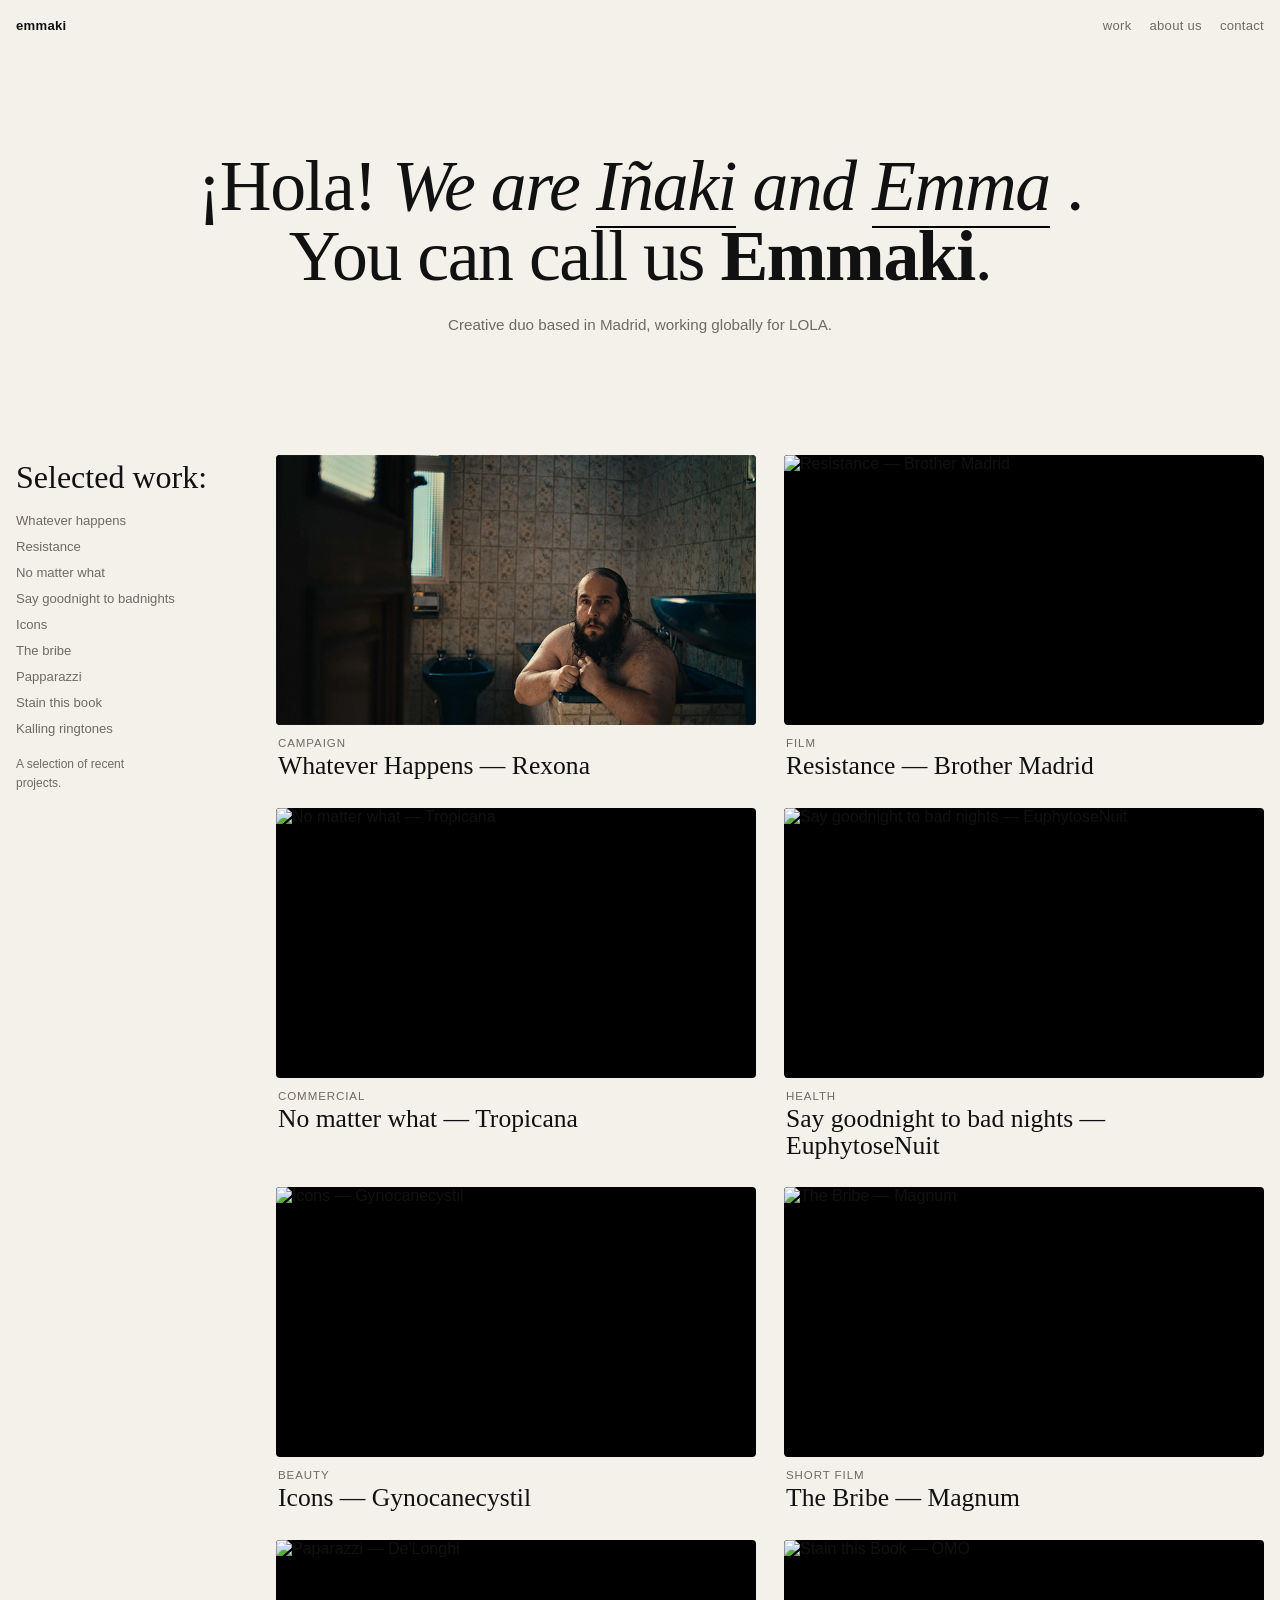
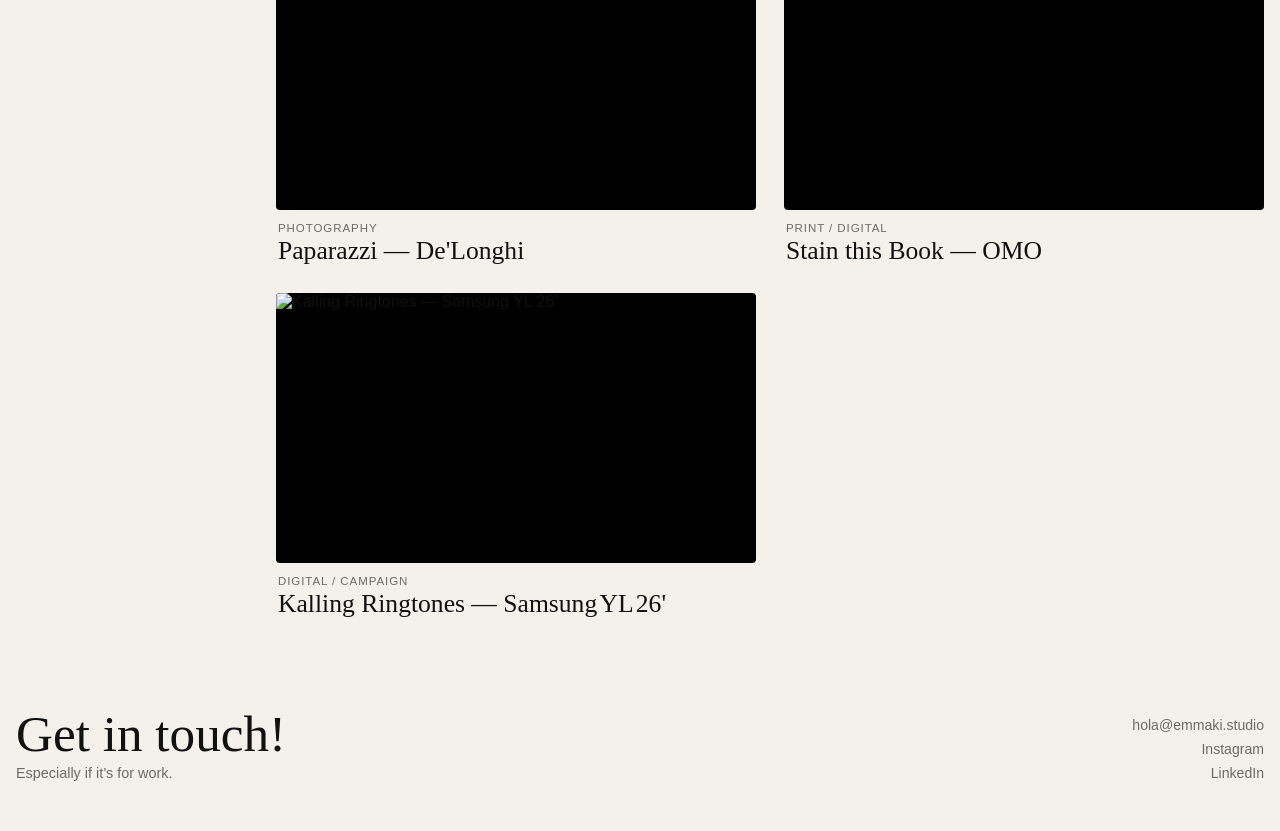
==== index.html @ 0a6152ec "Update index.html" ====
<!DOCTYPE html>
<html lang="es">
<head>
  <meta charset="UTF-8" />
  <meta name="viewport" content="width=device-width, initial-scale=1.0" />
  <title>Emmaki — Creative Studio</title>
  <meta
    name="description"
    content="Creative studio based in Madrid, working globally. Selected work in advertising, design and visual storytelling."
  />
  <link rel="preconnect" href="[fonts.googleapis.com](https://fonts.googleapis.com)" />
  <link rel="preconnect" href="[fonts.gstatic.com](https://fonts.gstatic.com)" crossorigin />
  <link
    href="[fonts.googleapis.com](https://fonts.googleapis.com/css2?family=Cormorant+Garamond:wght@400;500;600&family=Inter:wght@400;500;600&display=swap)"
    rel="stylesheet"
  />
  <link rel="stylesheet" href="style.css" />
</head>
<body>
  <div class="page-shell">
    <header class="site-header">
      <a class="brand" href="#top" aria-label="Ir al inicio">emmaki</a>

      <nav class="site-nav" aria-label="Navegación principal">
        <a href="#work">work</a>
        <a href="about.html">about us</a>
        <a href="#contact">contact</a>
      </nav>
    </header>

    <main id="top">
      <section class="hero" id="about">
        <h1 class="hero-title">
  ¡Hola! <em>We are 
    <a href="https://www.linkedin.com/in/i%C3%B1aki-candel-bermudo/" target="_blank">Iñaki</a> 
    and 
    <a href="https://www.linkedin.com/in/emma-c-b002ba17b/" target="_blank">Emma</a>
  </em>.<br />
  You can call us <span>Emmaki</span>.
</h1>

        <p class="hero-copy">
          Creative duo based in Madrid, working globally for LOLA.
        </p>
      </section>

      <section class="work-layout" id="work">
        <aside class="work-sidebar">
          <h2>Selected work:</h2>

          <ul class="work-index">
            <li><a href="#project-01">Whatever happens</a></li>
            <li><a href="#project-02">Resistance</a></li>
            <li><a href="#project-03">No matter what</a></li>
            <li><a href="#project-04">Say goodnight to badnights</a></li>
            <li><a href="#project-05">Icons</a></li>
            <li><a href="#project-06">The bribe</a></li>
            <li><a href="#project-07">Papparazzi</a></li>
            <li><a href="#project-08">Stain this book</a></li>
            <li><a href="#project-09">Kalling ringtones</a></li>
          </ul>

          <p class="sidebar-note">
            A selection of recent projects.
          </p>
        </aside>

        <div class="projects">
          <article class="project-card" id="project-01">
              <a href="projects/rexona.html" class="project-thumb">
                <img class="thumb-static" src="assets/img/home/project-01.jpg" alt="">
                <video class="thumb-gif" muted loop playsinline preload="auto">
                  <source src="assets/img/home/project-01.mp4" type="video/mp4">
                </video>
              </a>
            <div class="project-meta">
              <p class="project-kicker">Campaign</p>
              <h3><a href="projects/rexona.html">Whatever Happens — Rexona</a></h3>
            </div>
          </article>
        
          <article class="project-card" id="project-02">
            <a href="projects/brother.html" class="project-thumb">
              <img class="thumb-static" src="assets/img/home/project-02.jpg" alt="Resistance — Brother Madrid" />
              <video class="thumb-gif" muted loop playsinline preload="none">
                <source src="assets/img/home/project-02.mp4" type="video/mp4">
              </video>
            </a>
            <div class="project-meta">
              <p class="project-kicker">Film</p>
              <h3><a href="projects/brother.html">Resistance — Brother Madrid</a></h3>
            </div>
          </article>
        
          <article class="project-card" id="project-03">
            <a href="projects/tropicana.html" class="project-thumb">
              <img class="thumb-static" src="assets/img/home/project-03.jpg" alt="No matter what — Tropicana" />
              <video class="thumb-gif" muted loop playsinline preload="none">
                <source src="assets/img/home/project-03.mp4" type="video/mp4">
              </video>
            </a>
            <div class="project-meta">
              <p class="project-kicker">Commercial</p>
              <h3><a href="projects/tropicana.html">No matter what — Tropicana</a></h3>
            </div>
          </article>
        
          <article class="project-card" id="project-04">
            <a href="projects/euphytosenuit.html" class="project-thumb">
              <img class="thumb-static" src="assets/img/home/project-04.jpg" alt="Say goodnight to bad nights — EuphytoseNuit" />
              <video class="thumb-gif" muted loop playsinline preload="none">
                <source src="assets/img/home/project-04.mp4" type="video/mp4">
              </video>
            </a>
            <div class="project-meta">
              <p class="project-kicker">Health</p>
              <h3><a href="projects/euphytosenuit.html">Say goodnight to bad nights — EuphytoseNuit</a></h3>
            </div>
          </article>
        
          <article class="project-card" id="project-05">
            <a href="projects/gynocanecystil.html" class="project-thumb">
              <img class="thumb-static" src="assets/img/home/project-05.jpg" alt="Icons — Gynocanecystil" />
              <video class="thumb-gif" muted loop playsinline preload="none">
                <source src="assets/img/home/project-05.mp4" type="video/mp4">
              </video>
            </a>
            <div class="project-meta">
              <p class="project-kicker">Beauty</p>
              <h3><a href="projects/gynocanecystil.html">Icons — Gynocanecystil</a></h3>
            </div>
          </article>
        
          <article class="project-card" id="project-06">
            <a href="projects/magnum.html" class="project-thumb">
              <img class="thumb-static" src="assets/img/home/project-06.jpg" alt="The Bribe — Magnum" />
              <video class="thumb-gif" muted loop playsinline preload="none">
                <source src="assets/img/home/project-06.mp4" type="video/mp4">
              </video>
            </a>
            <div class="project-meta">
              <p class="project-kicker">Short Film</p>
              <h3><a href="projects/magnum.html">The Bribe — Magnum</a></h3>
            </div>
          </article>
        
          <article class="project-card" id="project-07">
            <a href="projects/delonghi.html" class="project-thumb">
              <img class="thumb-static" src="assets/img/home/project-07.jpg" alt="Paparazzi — De'Longhi" />
              <video class="thumb-gif" muted loop playsinline preload="none">
                <source src="assets/img/home/project-07.mp4" type="video/mp4">
              </video>
            </a>
            <div class="project-meta">
              <p class="project-kicker">Photography</p>
              <h3><a href="projects/delonghi.html">Paparazzi — De'Longhi</a></h3>
            </div>
          </article>
        
          <article class="project-card" id="project-08">
            <a href="projects/omo.html" class="project-thumb">
              <img class="thumb-static" src="assets/img/home/project-08.jpg" alt="Stain this Book — OMO" />
              <video class="thumb-gif" muted loop playsinline preload="none">
                <source src="assets/img/home/project-08.mp4" type="video/mp4">
              </video>
            </a>
            <div class="project-meta">
              <p class="project-kicker">Print / Digital</p>
              <h3><a href="projects/omo.html">Stain this Book — OMO</a></h3>
            </div>
          </article>
        
          <article class="project-card" id="project-09">
            <a href="projects/samsung.html" class="project-thumb">
              <img class="thumb-static" src="assets/img/home/project-09.jpg" alt="Kalling Ringtones — Samsung YL 26'" />
              <video class="thumb-gif" muted loop playsinline preload="none">
                <source src="assets/img/home/project-09.mp4" type="video/mp4">
              </video>
            </a>
            <div class="project-meta">
              <p class="project-kicker">Digital / Campaign</p>
              <h3><a href="projects/samsung.html">Kalling Ringtones — Samsung YL 26'</a></h3>
            </div>
          </article>
        </div>
      </section>
    </main>

    <footer class="site-footer" id="contact">
      <div class="footer-left">
        <h2>Get in touch!</h2>
        <p>Especially if it’s for work.</p>
      </div>

      <div class="footer-right">
        <a href="mailto:hola@emmaki.studio">hola@emmaki.studio</a>
        <a href="[instagram.com](https://www.instagram.com/)" target="_blank" rel="noreferrer">Instagram</a>
        <a href="[linkedin.com](https://www.linkedin.com/)" target="_blank" rel="noreferrer">LinkedIn</a>
      </div>
    </footer>
  </div>
</body>
</html>
---- style.css ----
:root {
  --bg: #f4f1eb;
  --text: #111111;
  --muted: #6f6a63;
  --soft: #8a847c;
  --line: rgba(17, 17, 17, 0.1);
  --max-width: 1400px;
  --radius: 4px;
}

* {
  box-sizing: border-box;
}

html {
  scroll-behavior: smooth;
}

body {
  margin: 0;
  background: var(--bg);
  color: var(--text);
  font-family: "Inter", sans-serif;
  text-rendering: optimizeLegibility;
  -webkit-font-smoothing: antialiased;
}

img,
iframe {
  display: block;
  width: 100%;
}

img {
  height: auto;
}

a {
  color: inherit;
  text-decoration: none;
}

.page-shell {
  width: 100%;
  padding-left: 16px;
  padding-right: 16px;
  margin: 0;
}

.page-shell--project {
  width: min(calc(100% - 24px), 1120px);
}

.site-header {
  display: flex;
  align-items: center;
  justify-content: space-between;
  padding: 18px 0 8px;
  font-size: 0.82rem;
  letter-spacing: 0.02em;
}

.site-header--project {
  padding-top: 22px;
}

.brand {
  font-weight: 600;
  text-transform: lowercase;
}

.site-nav {
  display: flex;
  gap: 18px;
}

.site-nav a {
  position: relative;
  color: var(--muted);
}

.site-nav a::after {
  content: "";
  position: absolute;
  left: 0;
  bottom: -3px;
  width: 100%;
  height: 1px;
  background: currentColor;
  transform: scaleX(0);
  transform-origin: left;
  transition: transform 180ms ease;
}

.site-nav a:hover::after {
  transform: scaleX(1);
}

.hero {
  max-width: 1000px;
  margin: 110px auto 115px;
  text-align: center;
}

.hero-eyebrow {
  margin: 0 0 10px;
  font-size: 1rem;
  color: var(--text);
  font-family: "Cormorant Garamond", serif;
}

.hero-title {
  margin: 0;
  font-family: "Cormorant Garamond", serif;
  font-size: clamp(2.5rem, 5.6vw, 4.8rem);
  line-height: 0.98;
  font-weight: 500;
  letter-spacing: -0.02em;
}

.hero-title a {
  text-decoration: none;
  border-bottom: 2px solid black;
  transition: all 0.3s ease;
}

.hero-title a:hover {
  border-bottom: 4px solid black;
}

.hero-title em {
  font-style: italic;
}

.hero-title span {
  font-weight: 600;
}

.hero-copy {
  max-width: 560px;
  margin: 18px auto 0;
  color: var(--muted);
  font-size: 0.95rem;
  line-height: 2;
}

.work-layout {
  display: grid;
  grid-template-columns: 220px 2fr;
  gap: 40px;
}

.work-sidebar {
  position: sticky;
  top: 20px;
  padding-top: 6px;
}

.work-sidebar h2 {
  margin: 0 0 18px;
  font-family: "Cormorant Garamond", serif;
  font-size: 2rem;
  font-weight: 500;
  line-height: 1;
}

.work-index {
  list-style: none;
  margin: 0 0 18px;
  padding: 0;
}

.work-index li {
  margin-bottom: 8px;
}

.work-index a {
  color: var(--muted);
  font-size: 0.82rem;
  transition: color 180ms ease;
}

.work-index a:hover {
  color: var(--text);
}

.sidebar-note {
  margin: 0;
  max-width: 150px;
  color: var(--muted);
  font-size: 0.75rem;
  line-height: 1.55;
}

.projects {
  display: grid;
  grid-template-columns: 1fr 1fr;
  gap: 28px;
  align-items: start;
}

@media (max-width: 900px) {
  .projects {
    grid-template-columns: 1fr;
  }
}

.project-card {
  display: grid;
  gap: 10px;
}

.project-media {
  display: block;
  overflow: hidden;
  border-radius: 4px;
  background: #ddd;
}

.project-media img {
  aspect-ratio: 16 / 9;
  object-fit: cover;
  transition: transform 500ms ease;
}

.project-media:hover img {
  transform: scale(1.015);
}

.project-meta {
  display: grid;
  gap: 4px;
  padding: 2px 2px 0;
}

.project-kicker {
  margin: 0;
  font-size: 0.72rem;
  color: var(--muted);
  text-transform: uppercase;
  letter-spacing: 0.08em;
}

.project-meta h3 {
  margin: 0;
  font-family: "Cormorant Garamond", serif;
  font-size: 1.6rem;
  font-weight: 500;
  line-height: 1.05;
}

.project-meta h3 a {
  color: inherit;
  transition: opacity 180ms ease;
}

.project-meta h3 a:hover {
  opacity: 0.75;
}

.project-description {
  margin: 0;
  max-width: 680px;
  color: var(--muted);
  font-size: 0.9rem;
  line-height: 1.55;
}

.site-footer {
  display: flex;
  justify-content: space-between;
  gap: 24px;
  padding: 90px 0 50px;
  align-items: flex-end;
}

.site-footer--editorial {
  padding-top: 82px;
}

.footer-left h2 {
  margin: 0 0 6px;
  font-family: "Cormorant Garamond", serif;
  font-size: clamp(2rem, 4vw, 3.2rem);
  font-weight: 500;
  line-height: 1;
}

.footer-left p {
  margin: 0;
  color: var(--muted);
  font-size: 0.9rem;
}

.footer-right {
  display: flex;
  flex-direction: column;
  align-items: flex-end;
  gap: 8px;
}

.footer-right a {
  color: var(--muted);
  font-size: 0.88rem;
}

.footer-right a:hover {
  color: var(--text);
}

/* PROJECT PAGE — EDITORIAL */

.project-editorial {
  padding-top: 8px;
}

.project-editorial-hero {
  margin-top: 12px;
  margin-bottom: 18px;
}

.editorial-hero-media {
  margin: 0;
  overflow: hidden;
  border-radius: 3px;
}

.editorial-hero-media img {
  aspect-ratio: 16 / 9;
  object-fit: cover;
}

.project-editorial-intro {
  display: grid;
  grid-template-columns: minmax(220px, 320px) minmax(0, 2fr);
  gap: 34px;
  align-items: start;
  margin-bottom: 42px;
}

.editorial-kicker {
  margin: 0 0 8px;
  color: var(--soft);
  font-size: 0.68rem;
  text-transform: uppercase;
  letter-spacing: 0.12em;
}

.editorial-intro-title h1 {
  margin: 0 0 14px;
  font-family: "Cormorant Garamond", serif;
  font-size: clamp(2.2rem, 4vw, 3.3rem);
  line-height: 0.92;
  font-weight: 500;
  letter-spacing: -0.02em;
}

.editorial-meta-list {
  list-style: none;
  margin: 0;
  padding: 0;
}

.editorial-meta-list li {
  margin-bottom: 4px;
  color: var(--muted);
  font-size: 0.78rem;
  line-height: 1.45;
}

.editorial-intro-copy {
  max-width: 680px;
}

.editorial-intro-copy p {
  margin: 0;
  color: var(--muted);
  font-size: 0.88rem;
  line-height: 1.72;
}

.editorial-intro-copy p + p {
  margin-top: 14px;
}

.editorial-video {
  margin-bottom: 28px;
}

.editorial-video-frame {
  position: relative;
  width: 100%;
  padding-top: 56.25%;
  overflow: hidden;
  border-radius: 3px;
  background: #000;
}

.editorial-video-frame iframe {
  position: absolute;
  inset: 0;
  width: 100%;
  height: 100%;
}

.editorial-stills {
  display: grid;
  gap: 10px;
  margin-bottom: 34px;
}

.editorial-still {
  margin: 0;
  overflow: hidden;
  border-radius: 3px;
}

.editorial-still img {
  aspect-ratio: 16 / 9;
  object-fit: cover;
}

.editorial-text-break {
  max-width: 760px;
  margin: 0 auto 38px;
  text-align: left;
}

.editorial-text-break p {
  margin: 0;
  font-family: "Cormorant Garamond", serif;
  font-size: clamp(1.5rem, 2.5vw, 2.25rem);
  line-height: 1.08;
  letter-spacing: -0.015em;
}

.editorial-posters {
  display: grid;
  grid-template-columns: 1fr 1fr;
  gap: 10px;
  margin-bottom: 48px;
}

.editorial-poster {
  margin: 0;
  overflow: hidden;
  border-radius: 3px;
}

.editorial-poster img {
  aspect-ratio: 4 / 5;
  object-fit: cover;
}

.editorial-related {
  display: grid;
  grid-template-columns: 185px minmax(0, 1fr);
  gap: 26px;
  align-items: start;
}

.editorial-related-sidebar h2 {
  margin: 0 0 18px;
  font-family: "Cormorant Garamond", serif;
  font-size: 1.7rem;
  line-height: 1;
  font-weight: 500;
}

.editorial-related-grid {
  display: grid;
  grid-template-columns: repeat(3, 1fr);
  gap: 10px;
}

.editorial-related-card {
  display: block;
  overflow: hidden;
  border-radius: 3px;
  background: #ddd;
}

.editorial-related-card img {
  aspect-ratio: 16 / 10;
  object-fit: cover;
  transition: transform 300ms ease, opacity 200ms ease;
}

.editorial-related-card:hover img {
  transform: scale(1.02);
}

.editorial-related-card.is-current img {
  opacity: 0.96;
}

@media (max-width: 980px) {
  .hero {
    margin: 88px auto 90px;
  }

  .work-layout {
    grid-template-columns: 1fr;
  }

  .work-sidebar {
    position: static;
    padding-top: 0;
  }

  .sidebar-note {
    max-width: 100%;
  }

  .site-footer,
  .site-footer--editorial {
    flex-direction: column;
    align-items: flex-start;
    padding-top: 70px;
  }

  .footer-right {
    align-items: flex-start;
  }

  .project-editorial-intro {
    grid-template-columns: 1fr;
    gap: 18px;
  }

  .editorial-related {
    grid-template-columns: 1fr;
    gap: 18px;
  }

  .editorial-related-grid {
    grid-template-columns: repeat(2, 1fr);
  }
}

@media (max-width: 640px) {
  .page-shell {
    width: min(calc(100% - 48px), var(--max-width));
  }

  .page-shell--project {
    width: min(calc(100% - 48px), 1120px);
  }

  .site-header {
    padding-top: 14px;
  }

  .site-nav {
    gap: 12px;
    font-size: 0.78rem;
  }

  .hero {
    margin: 72px auto 74px;
  }

  .hero-copy {
    font-size: 0.92rem;
  }

  .work-sidebar h2 {
    font-size: 1.8rem;
  }

  .project-meta h3 {
    font-size: 1.35rem;
  }

  .project-description {
    font-size: 0.88rem;
  }

  .editorial-intro-title h1 {
    font-size: 2rem;
  }

  .editorial-intro-copy p {
    font-size: 0.9rem;
  }

  .editorial-posters {
    grid-template-columns: 1fr;
  }

  .editorial-related-grid {
    grid-template-columns: 1fr;
  }

  .site-footer {
    padding: 70px 0 36px;
  }
}

/* ABOUT PAGE — editorial layout */

.page-about {
  width: min(calc(100% - 12px), 1100px);
}

.about-editorial {
  padding-top: 40px;
  padding-bottom: 80px;
}

.about-intro {
  display: grid;
  grid-template-columns: 360px 1fr;
  gap: 60px;
  align-items: start;
  margin-bottom: 80px;
}

.about-photo {
  margin: 0;
}

.about-photo img {
  width: 100%;
  border-radius: 4px;
  object-fit: cover;
  aspect-ratio: 4 / 5;
}

.about-photo figcaption {
  margin-top: 6px;
  font-size: 0.75rem;
  color: var(--muted);
  line-height: 1.4;
}

.about-text h1 {
  margin-top: 0;
  margin-bottom: 20px;
  font-family: "Cormorant Garamond", serif;
  font-weight: 500;
  line-height: 1;
  font-size: clamp(2rem, 4vw, 3rem);
}

.about-text .lede {
  font-size: 1rem;
  line-height: 1.6;
  color: var(--text);
  margin-bottom: 14px;
}

.about-text p {
  color: var(--muted);
  font-size: 0.92rem;
  line-height: 1.68;
  margin-bottom: 12px;
}

.about-text strong {
  font-weight: 600;
  color: var(--text);
}

.about-grid {
  display: grid;
  grid-template-columns: 1fr 1fr;
  gap: 70px;
  border-top: 1px solid var(--line);
  border-bottom: 1px solid var(--line);
  padding: 40px 0;
}


.about-grid h2 {
  font-family: "Cormorant Garamond", serif;
  font-size: 1.8rem;
  font-weight: 500;
  margin-bottom: 10px;
}

.about-grid ul {
  list-style: none;
  margin: 0;
  padding: 0;
}

.about-grid li {
  font-size: 0.9rem;
  color: var(--muted);
  line-height: 1.5;
  margin-bottom: 8px;
}

.about-contact h2 {
  margin-bottom: 4px;
  font-family: "Cormorant Garamond", serif;
  font-size: 2.2rem;
  font-weight: 500;
}

.about-contact .lede {
  margin-bottom: 18px;
  color: var(--muted);
  font-size: 0.95rem;
}

.about-links {
  display: flex;
  flex-direction: column;
  gap: 4px;
}

.about-email {
  font-size: 1.1rem;
  font-weight: 500;
  letter-spacing: -0.01em;
}

.about-social {
  display: flex;
  flex-direction: column;
  font-size: 0.9rem;
  gap: 2px;
}

.about-social a {
  color: var(--muted);
}

.about-social a:hover {
  color: var(--text);
}

@media (max-width: 900px) {
  .about-intro {
    grid-template-columns: 1fr;
    gap: 36px;
  }

  .about-grid {
    grid-template-columns: 1fr;
    gap: 24px;
  }

  .page-about {
    width: min(calc(100% - 28px), 1100px);
  }
}

/* --- PORTADAS HOVER: IMG + VIDEO --- */

.project-thumb {
  position: relative;
  display: block;
  width: 100%;
  aspect-ratio: 16 / 9;
  overflow: hidden;
  border-radius: 4px;
  background: #000;
}

/* capas */
.project-thumb img,
.project-thumb video {
  position: absolute;
  inset: 0;
  width: 100%;
  height: 100%;
  object-fit: cover;
  display: block;
  z-index: 1;
}

/* imagen debajo */
.thumb-static {
  z-index: 1;
}

/* video encima */
.thumb-gif {
  z-index: 2;
  opacity: 0;
  transition: opacity 0.25s ease;
  pointer-events: none;
}

/* hover: mostrar video */
.project-thumb:hover .thumb-gif {
  opacity: 1;
}
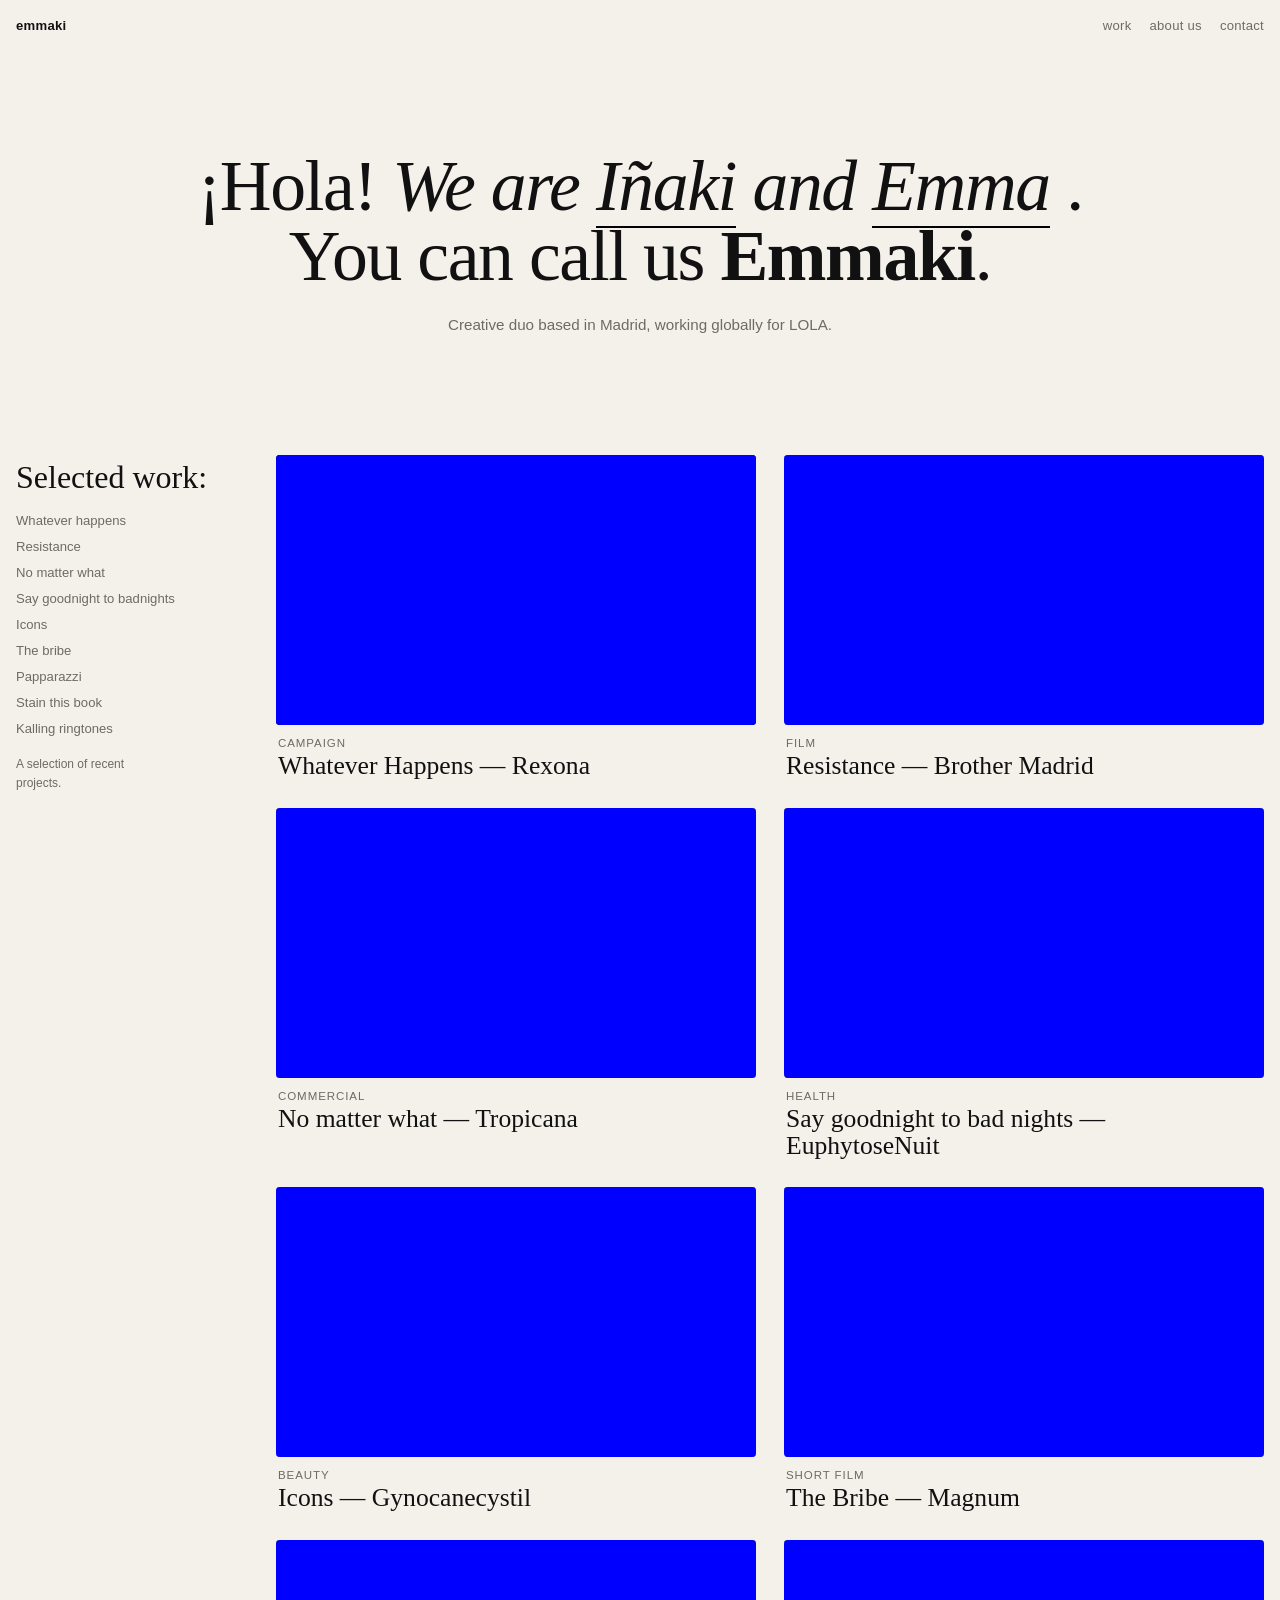
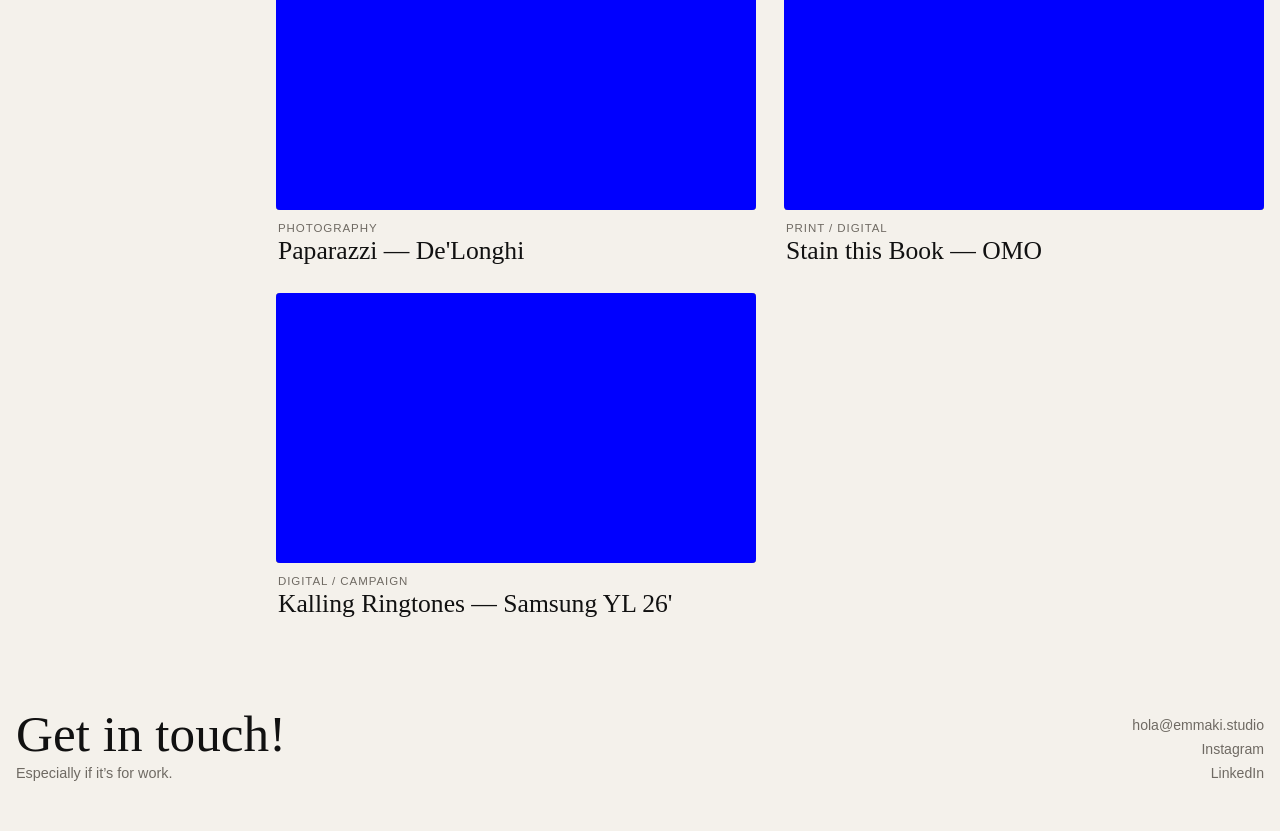
==== commit e0f31fb8: "Update index.html" ====
--- a/index.html
+++ b/index.html
@@ -65,24 +65,23 @@
           </p>
         </aside>
 
-        <div class="projects">
+         <div class="projects">
           <article class="project-card" id="project-01">
-              <a href="projects/rexona.html" class="project-thumb">
-                <img class="thumb-static" src="assets/img/home/project-01.jpg" alt="">
-                <video class="thumb-gif" muted loop playsinline preload="auto">
-                  <source src="assets/img/home/project-01.mp4" type="video/mp4">
-                </video>
-              </a>
+            <a href="projects/rexona.html" class="project-thumb">
+              <img class="thumb-static" src="assets/img/home/project-01.jpg" alt="">
+              <video class="thumb-gif" muted loop playsinline preload="auto">
+                <source src="assets/img/home/project-01.mp4" type="video/mp4">
+              </video>
+            </a>
             <div class="project-meta">
               <p class="project-kicker">Campaign</p>
               <h3><a href="projects/rexona.html">Whatever Happens — Rexona</a></h3>
             </div>
           </article>
-        
           <article class="project-card" id="project-02">
             <a href="projects/brother.html" class="project-thumb">
-              <img class="thumb-static" src="assets/img/home/project-02.jpg" alt="Resistance — Brother Madrid" />
-              <video class="thumb-gif" muted loop playsinline preload="none">
+              <img class="thumb-static" src="assets/img/home/project-02.jpg" alt="">
+              <video class="thumb-gif" muted loop playsinline preload="auto">
                 <source src="assets/img/home/project-02.mp4" type="video/mp4">
               </video>
             </a>
@@ -91,11 +90,10 @@
               <h3><a href="projects/brother.html">Resistance — Brother Madrid</a></h3>
             </div>
           </article>
-        
           <article class="project-card" id="project-03">
             <a href="projects/tropicana.html" class="project-thumb">
-              <img class="thumb-static" src="assets/img/home/project-03.jpg" alt="No matter what — Tropicana" />
-              <video class="thumb-gif" muted loop playsinline preload="none">
+              <img class="thumb-static" src="assets/img/home/project-03.jpg" alt="">
+              <video class="thumb-gif" muted loop playsinline preload="auto">
                 <source src="assets/img/home/project-03.mp4" type="video/mp4">
               </video>
             </a>
@@ -104,11 +102,10 @@
               <h3><a href="projects/tropicana.html">No matter what — Tropicana</a></h3>
             </div>
           </article>
-        
           <article class="project-card" id="project-04">
             <a href="projects/euphytosenuit.html" class="project-thumb">
-              <img class="thumb-static" src="assets/img/home/project-04.jpg" alt="Say goodnight to bad nights — EuphytoseNuit" />
-              <video class="thumb-gif" muted loop playsinline preload="none">
+              <img class="thumb-static" src="assets/img/home/project-04.jpg" alt="">
+              <video class="thumb-gif" muted loop playsinline preload="auto">
                 <source src="assets/img/home/project-04.mp4" type="video/mp4">
               </video>
             </a>
@@ -117,11 +114,10 @@
               <h3><a href="projects/euphytosenuit.html">Say goodnight to bad nights — EuphytoseNuit</a></h3>
             </div>
           </article>
-        
           <article class="project-card" id="project-05">
             <a href="projects/gynocanecystil.html" class="project-thumb">
-              <img class="thumb-static" src="assets/img/home/project-05.jpg" alt="Icons — Gynocanecystil" />
-              <video class="thumb-gif" muted loop playsinline preload="none">
+              <img class="thumb-static" src="assets/img/home/project-05.jpg" alt="">
+              <video class="thumb-gif" muted loop playsinline preload="auto">
                 <source src="assets/img/home/project-05.mp4" type="video/mp4">
               </video>
             </a>
@@ -130,11 +126,10 @@
               <h3><a href="projects/gynocanecystil.html">Icons — Gynocanecystil</a></h3>
             </div>
           </article>
-        
           <article class="project-card" id="project-06">
             <a href="projects/magnum.html" class="project-thumb">
-              <img class="thumb-static" src="assets/img/home/project-06.jpg" alt="The Bribe — Magnum" />
-              <video class="thumb-gif" muted loop playsinline preload="none">
+              <img class="thumb-static" src="assets/img/home/project-06.jpg" alt="">
+              <video class="thumb-gif" muted loop playsinline preload="auto">
                 <source src="assets/img/home/project-06.mp4" type="video/mp4">
               </video>
             </a>
@@ -143,11 +138,10 @@
               <h3><a href="projects/magnum.html">The Bribe — Magnum</a></h3>
             </div>
           </article>
-        
           <article class="project-card" id="project-07">
             <a href="projects/delonghi.html" class="project-thumb">
-              <img class="thumb-static" src="assets/img/home/project-07.jpg" alt="Paparazzi — De'Longhi" />
-              <video class="thumb-gif" muted loop playsinline preload="none">
+              <img class="thumb-static" src="assets/img/home/project-07.jpg" alt="">
+              <video class="thumb-gif" muted loop playsinline preload="auto">
                 <source src="assets/img/home/project-07.mp4" type="video/mp4">
               </video>
             </a>
@@ -156,11 +150,10 @@
               <h3><a href="projects/delonghi.html">Paparazzi — De'Longhi</a></h3>
             </div>
           </article>
-        
           <article class="project-card" id="project-08">
             <a href="projects/omo.html" class="project-thumb">
-              <img class="thumb-static" src="assets/img/home/project-08.jpg" alt="Stain this Book — OMO" />
-              <video class="thumb-gif" muted loop playsinline preload="none">
+              <img class="thumb-static" src="assets/img/home/project-08.jpg" alt="">
+              <video class="thumb-gif" muted loop playsinline preload="auto">
                 <source src="assets/img/home/project-08.mp4" type="video/mp4">
               </video>
             </a>
@@ -169,17 +162,16 @@
               <h3><a href="projects/omo.html">Stain this Book — OMO</a></h3>
             </div>
           </article>
-        
           <article class="project-card" id="project-09">
             <a href="projects/samsung.html" class="project-thumb">
-              <img class="thumb-static" src="assets/img/home/project-09.jpg" alt="Kalling Ringtones — Samsung YL 26'" />
-              <video class="thumb-gif" muted loop playsinline preload="none">
+              <img class="thumb-static" src="assets/img/home/project-09.jpg" alt="">
+              <video class="thumb-gif" muted loop playsinline preload="auto">
                 <source src="assets/img/home/project-09.mp4" type="video/mp4">
               </video>
             </a>
             <div class="project-meta">
               <p class="project-kicker">Digital / Campaign</p>
-              <h3><a href="projects/samsung.html">Kalling Ringtones — Samsung YL 26'</a></h3>
+              <h3><a href="projects/samsung.html">Kalling Ringtones — Samsung YL 26'</a></h3>
             </div>
           </article>
         </div>
--- a/style.css
+++ b/style.css
@@ -790,3 +790,9 @@
   opacity: 1;
 }
 
+.thumb-gif {
+  background: blue !important;
+  opacity: 1 !important;
+}
+
+
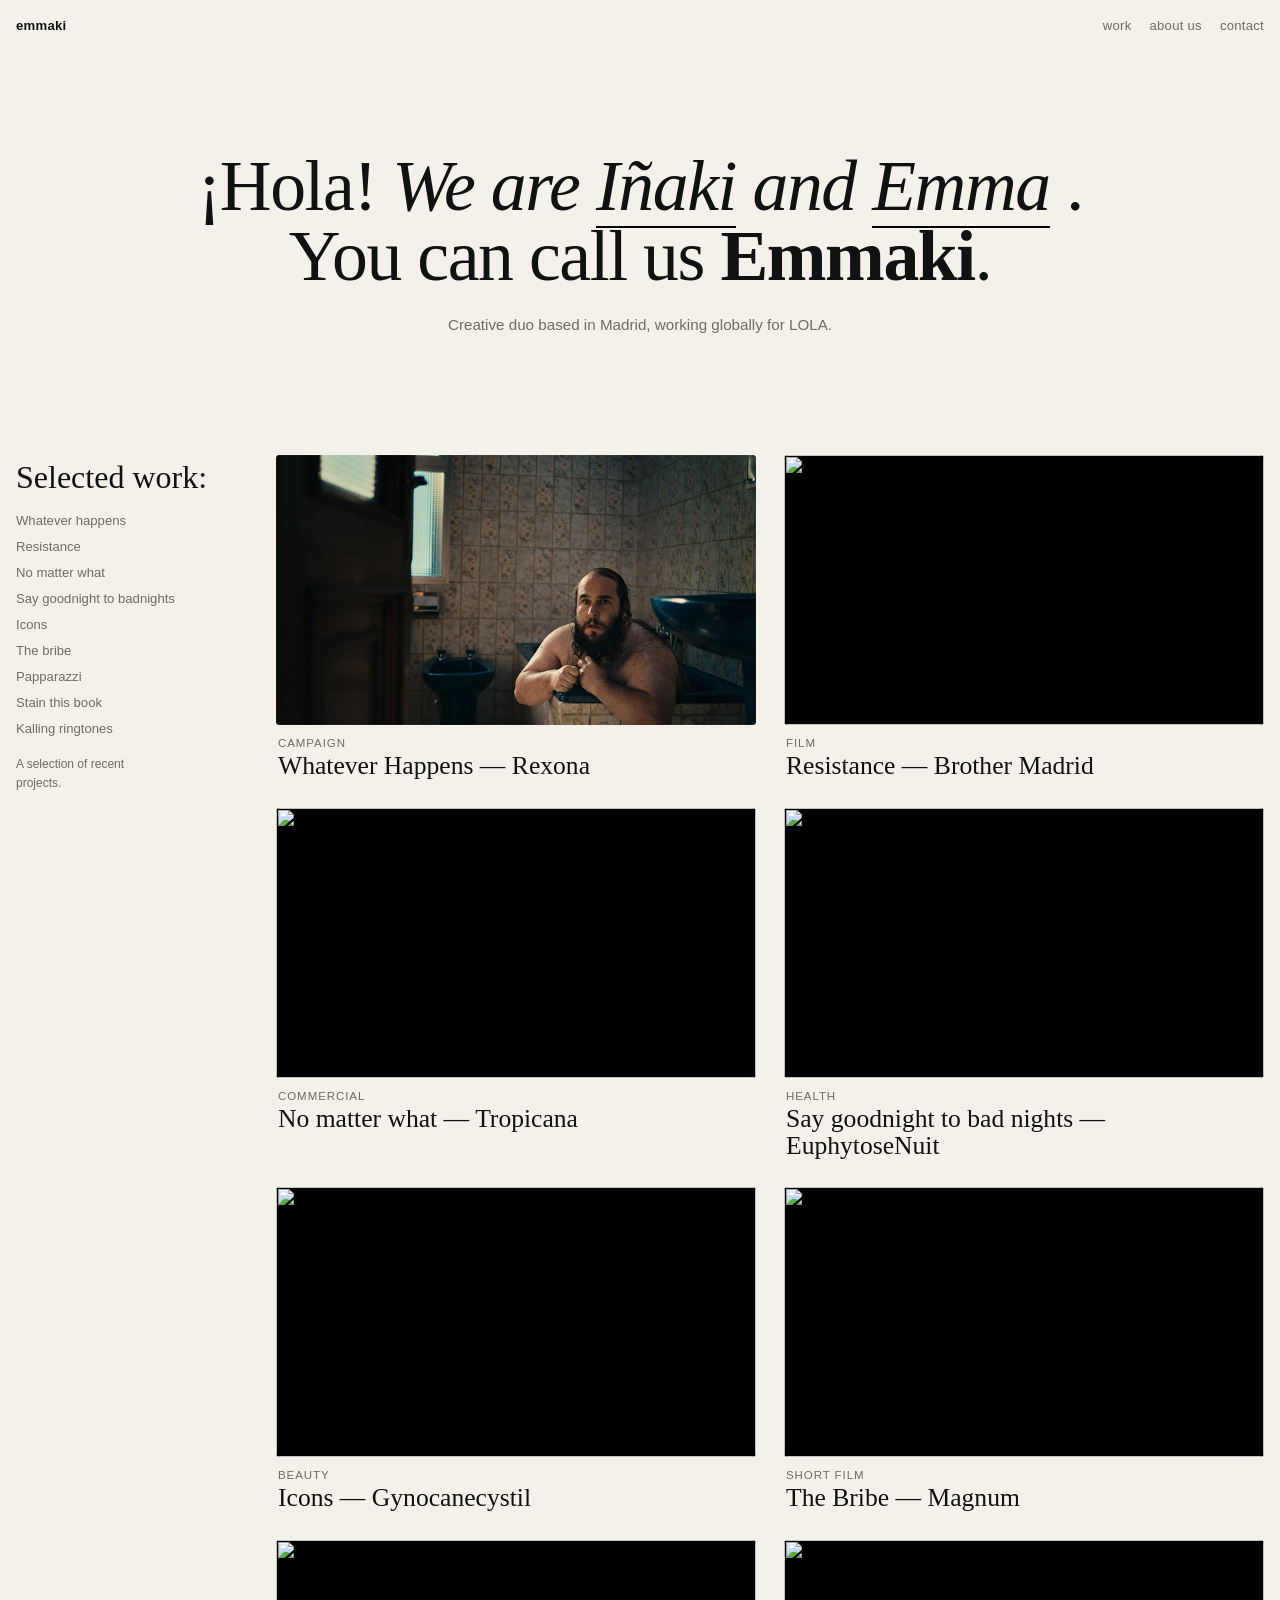
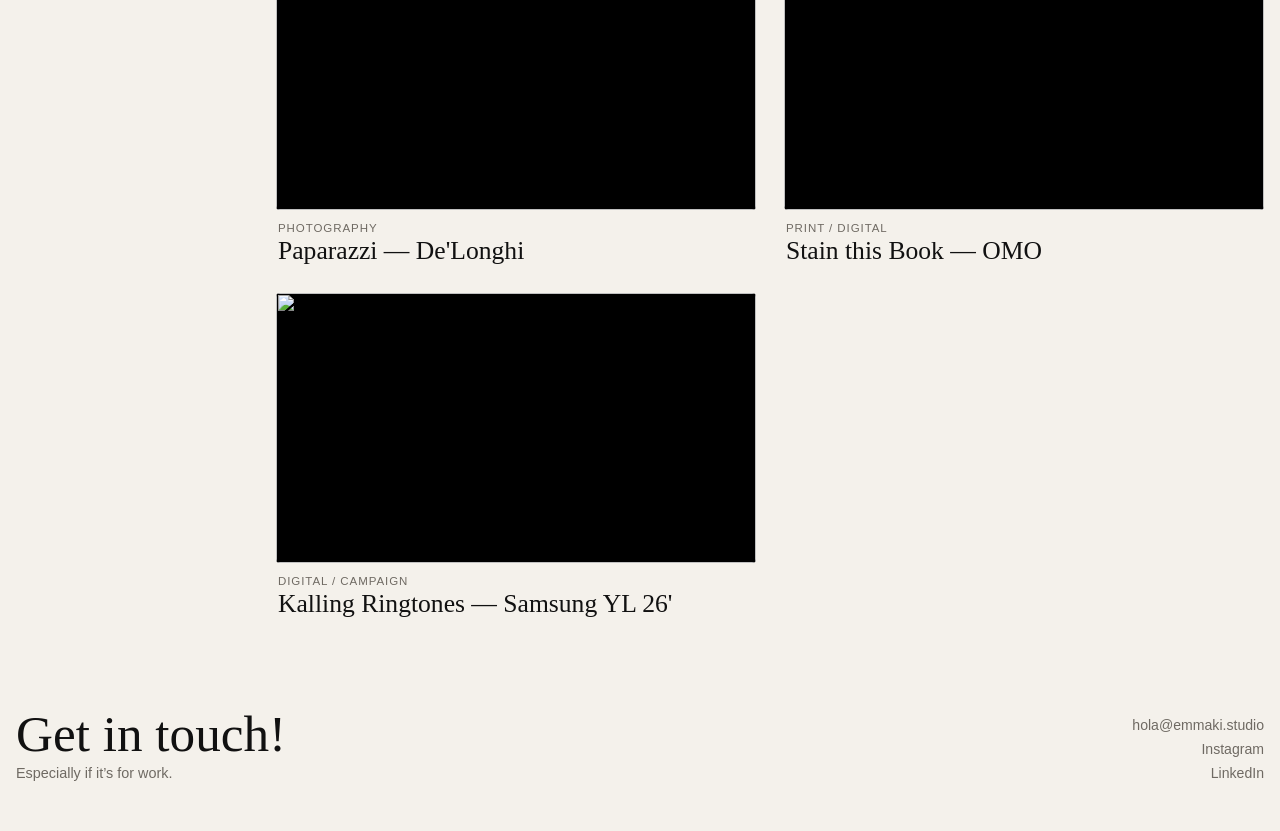
==== commit c65fd1f7: "Update index.html" ====
--- a/index.html
+++ b/index.html
@@ -67,12 +67,12 @@
 
          <div class="projects">
           <article class="project-card" id="project-01">
-            <a href="projects/rexona.html" class="project-thumb">
+           <a href="projects/rexona.html" class="project-thumb">
               <img class="thumb-static" src="assets/img/home/project-01.jpg" alt="">
-              <video class="thumb-gif" muted loop playsinline preload="auto">
-                <source src="assets/img/home/project-01.mp4" type="video/mp4">
-              </video>
-            </a>
+                  <video class="thumb-gif" muted playsinline loop preload="auto" autoplay>
+                  <source src="assets/img/home/project-01.mp4" type="video/mp4">
+                  </video>
+              </a>   
             <div class="project-meta">
               <p class="project-kicker">Campaign</p>
               <h3><a href="projects/rexona.html">Whatever Happens — Rexona</a></h3>
@@ -191,5 +191,6 @@
       </div>
     </footer>
   </div>
+  <script src="script.js"></script>
 </body>
 </html>
--- a/style.css
+++ b/style.css
@@ -748,8 +748,7 @@
   }
 }
 
-/* --- PORTADAS HOVER: IMG + VIDEO --- */
-
+/* --- HOVER COVERS (IMAGE → VIDEO) --- */
 .project-thumb {
   position: relative;
   display: block;
@@ -759,8 +758,6 @@
   border-radius: 4px;
   background: #000;
 }
-
-/* capas */
 .project-thumb img,
 .project-thumb video {
   position: absolute;
@@ -769,30 +766,20 @@
   height: 100%;
   object-fit: cover;
   display: block;
-  z-index: 1;
-}
-
-/* imagen debajo */
+}
+/* Imagen base */
 .thumb-static {
   z-index: 1;
 }
-
-/* video encima */
+/* Vídeo en la capa superior */
 .thumb-gif {
   z-index: 2;
   opacity: 0;
   transition: opacity 0.25s ease;
   pointer-events: none;
 }
-
-/* hover: mostrar video */
+/* Hover: activar */
 .project-thumb:hover .thumb-gif {
   opacity: 1;
 }
 
-.thumb-gif {
-  background: blue !important;
-  opacity: 1 !important;
-}
-
-
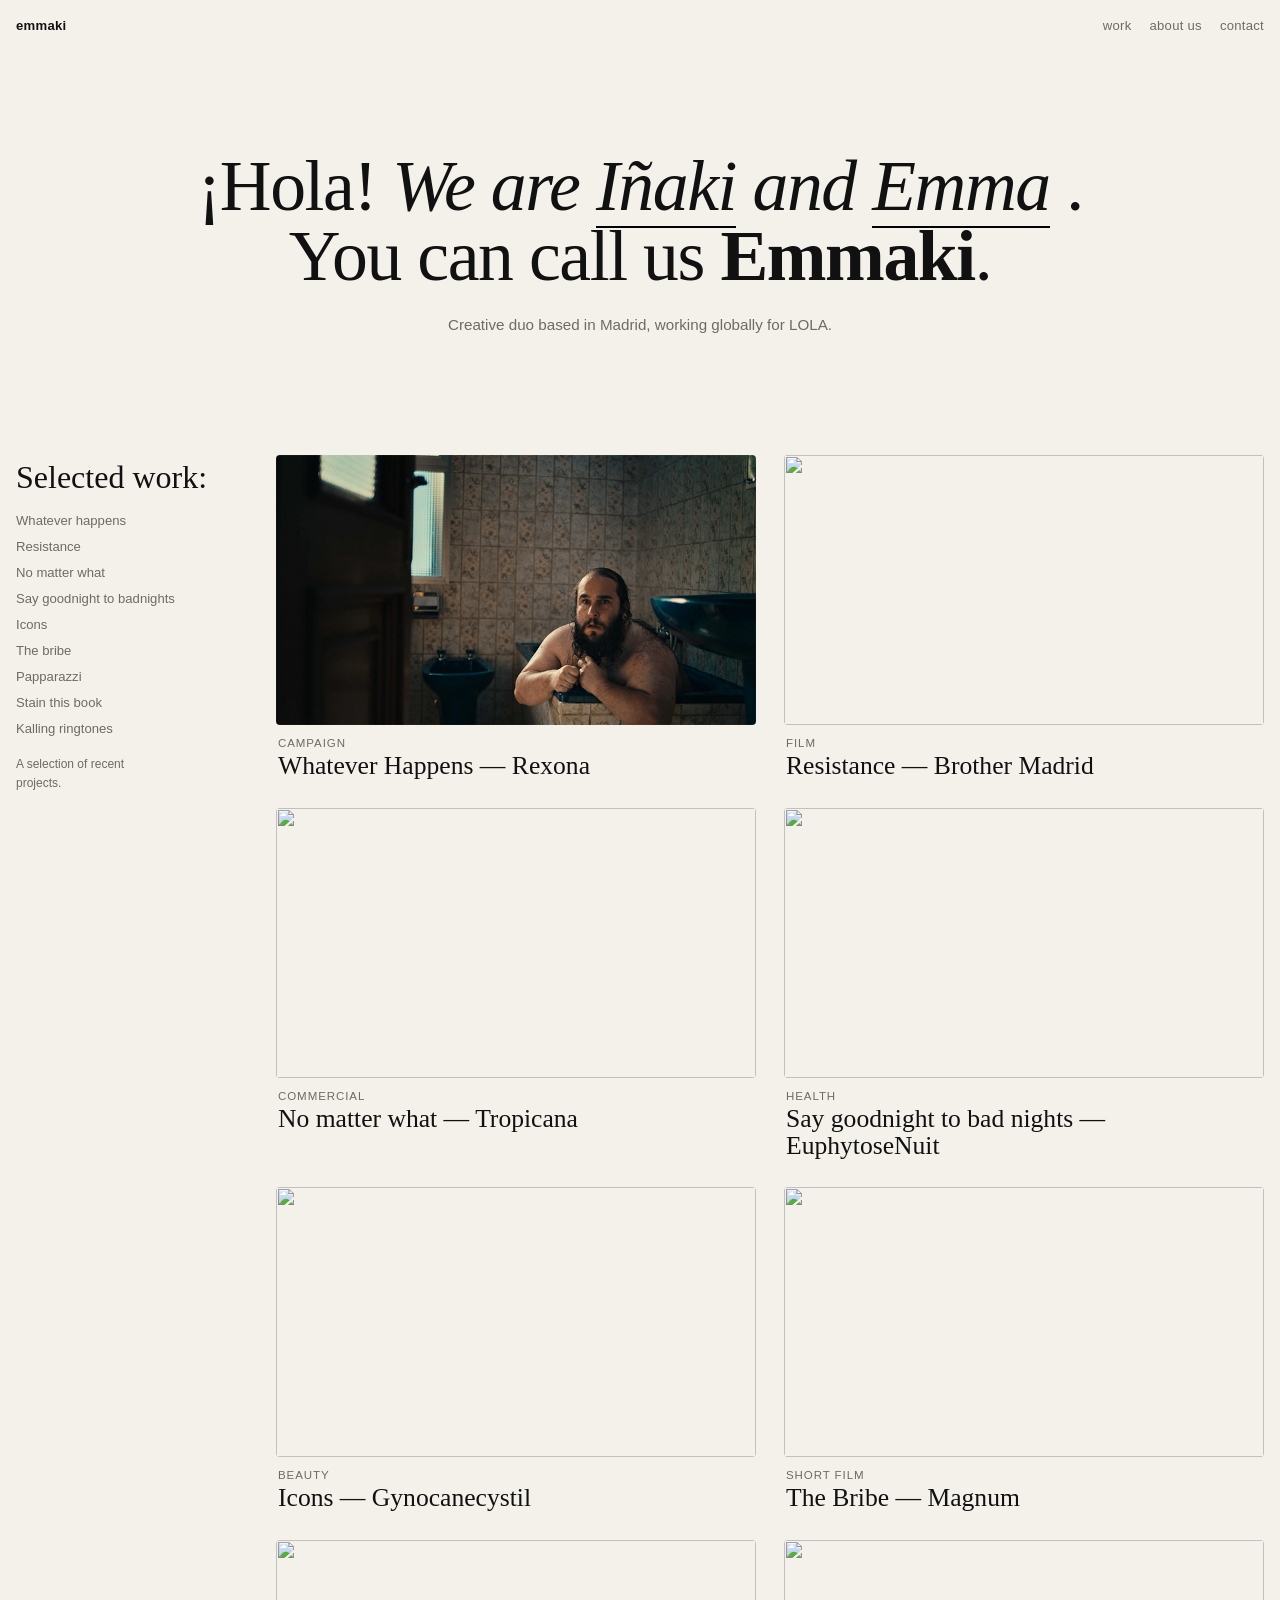
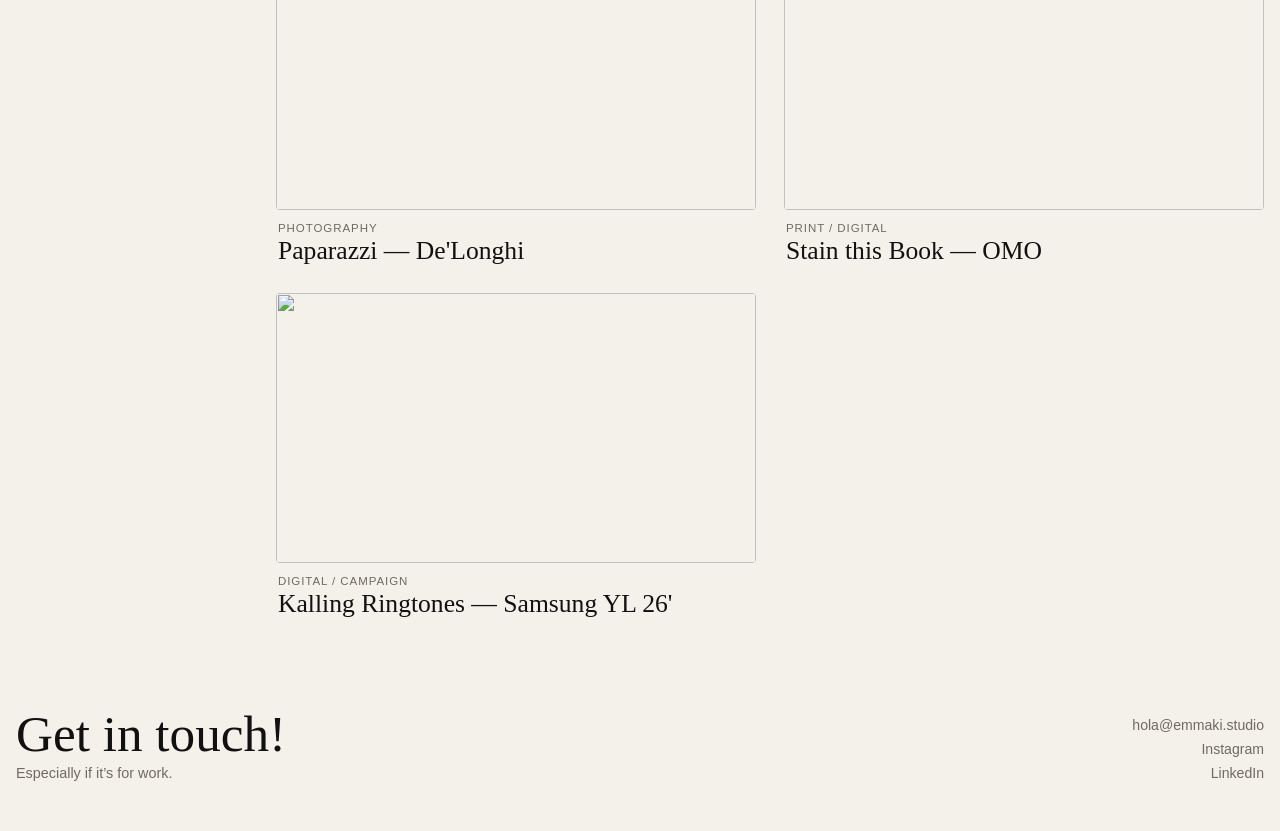
==== commit 7004da2a: "Update index.html" ====
--- a/index.html
+++ b/index.html
@@ -80,10 +80,10 @@
           </article>
           <article class="project-card" id="project-02">
             <a href="projects/brother.html" class="project-thumb">
-              <img class="thumb-static" src="assets/img/home/project-02.jpg" alt="">
-              <video class="thumb-gif" muted loop playsinline preload="auto">
-                <source src="assets/img/home/project-02.mp4" type="video/mp4">
-              </video>
+              <img class="thumb-static" src="assets/img/home/resistencia-02.jpg" alt="">
+                  <video class="thumb-gif" muted playsinline loop preload="auto" autoplay>
+                  <source src="assets/img/home/resistencia-02.mp4" type="video/mp4">
+                  </video>
             </a>
             <div class="project-meta">
               <p class="project-kicker">Film</p>
@@ -191,6 +191,21 @@
       </div>
     </footer>
   </div>
-  <script src="script.js"></script>
+  <script>
+document.querySelectorAll('.project-thumb').forEach(thumb => {
+  const video = thumb.querySelector('video.thumb-gif');
+  if (!video) return;
+
+  thumb.addEventListener('mouseenter', () => {
+    video.currentTime = 0;
+    video.play().catch(() => {});
+  });
+
+  thumb.addEventListener('mouseleave', () => {
+    video.pause();
+  });
+});
+</script>
+
 </body>
 </html>
--- a/style.css
+++ b/style.css
@@ -213,7 +213,7 @@
 .project-media {
   display: block;
   overflow: hidden;
-  border-radius: 4px;
+  border-radius: 10px;
   background: #ddd;
 }
 
@@ -756,7 +756,6 @@
   aspect-ratio: 16 / 9;
   overflow: hidden;
   border-radius: 4px;
-  background: #000;
 }
 .project-thumb img,
 .project-thumb video {
@@ -767,19 +766,15 @@
   object-fit: cover;
   display: block;
 }
-/* Imagen base */
 .thumb-static {
   z-index: 1;
 }
-/* Vídeo en la capa superior */
 .thumb-gif {
   z-index: 2;
   opacity: 0;
   transition: opacity 0.25s ease;
   pointer-events: none;
 }
-/* Hover: activar */
 .project-thumb:hover .thumb-gif {
   opacity: 1;
 }
-
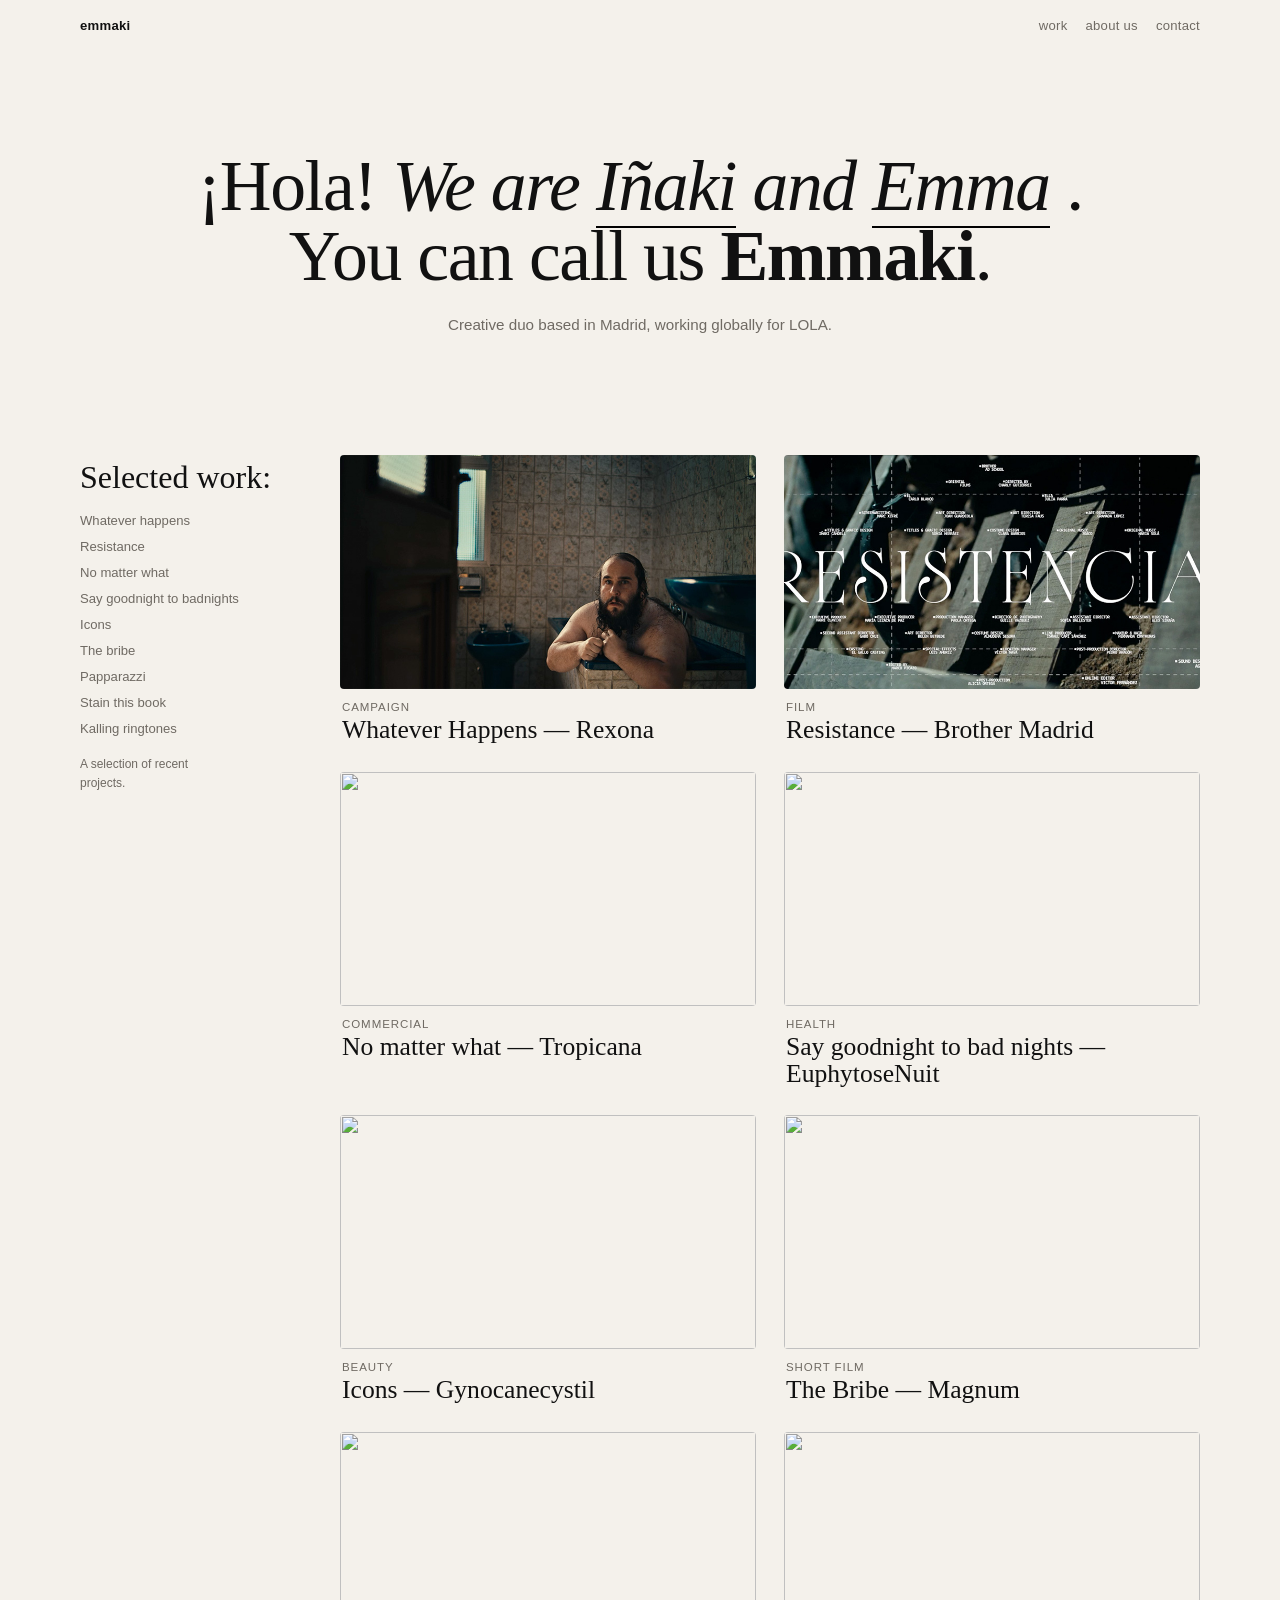
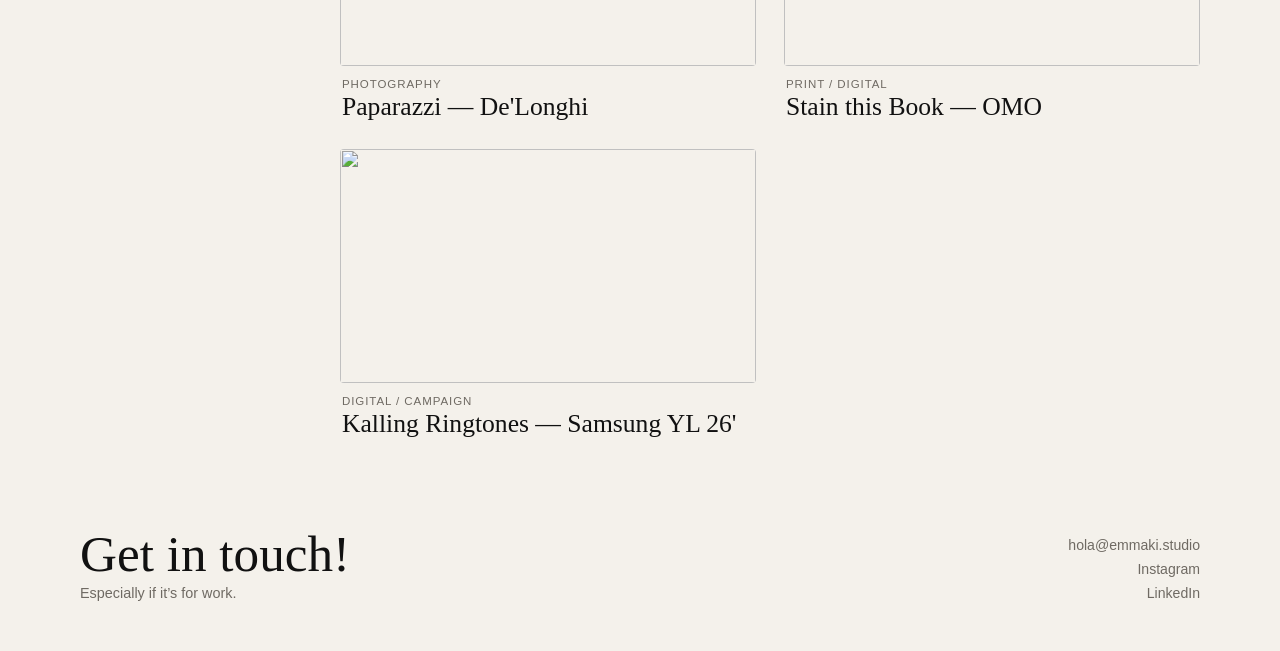
==== commit 5f9fb605: "Update index.html" ====
--- a/index.html
+++ b/index.html
@@ -68,9 +68,9 @@
          <div class="projects">
           <article class="project-card" id="project-01">
            <a href="projects/rexona.html" class="project-thumb">
-              <img class="thumb-static" src="assets/img/home/project-01.jpg" alt="">
+              <img class="thumb-static" src="assets/img/home/rexona-01.jpg" alt="">
                   <video class="thumb-gif" muted playsinline loop preload="auto" autoplay>
-                  <source src="assets/img/home/project-01.mp4" type="video/mp4">
+                  <source src="assets/img/home/rexona-01.mp4" type="video/mp4">
                   </video>
               </a>   
             <div class="project-meta">
@@ -80,9 +80,9 @@
           </article>
           <article class="project-card" id="project-02">
             <a href="projects/brother.html" class="project-thumb">
-              <img class="thumb-static" src="assets/img/home/resistencia-02.jpg" alt="">
+              <img class="thumb-static" src="assets/img/home/resistencia-01.jpg" alt="">
                   <video class="thumb-gif" muted playsinline loop preload="auto" autoplay>
-                  <source src="assets/img/home/resistencia-02.mp4" type="video/mp4">
+                  <source src="assets/img/home/resistencia-01.mp4" type="video/mp4">
                   </video>
             </a>
             <div class="project-meta">
--- a/style.css
+++ b/style.css
@@ -41,10 +41,11 @@
 }
 
 .page-shell {
+  max-width: 1400px;
   width: 100%;
-  padding-left: 16px;
-  padding-right: 16px;
-  margin: 0;
+  margin: 0 auto;
+  padding-left: 80px;
+  padding-right: 80px;
 }
 
 .page-shell--project {
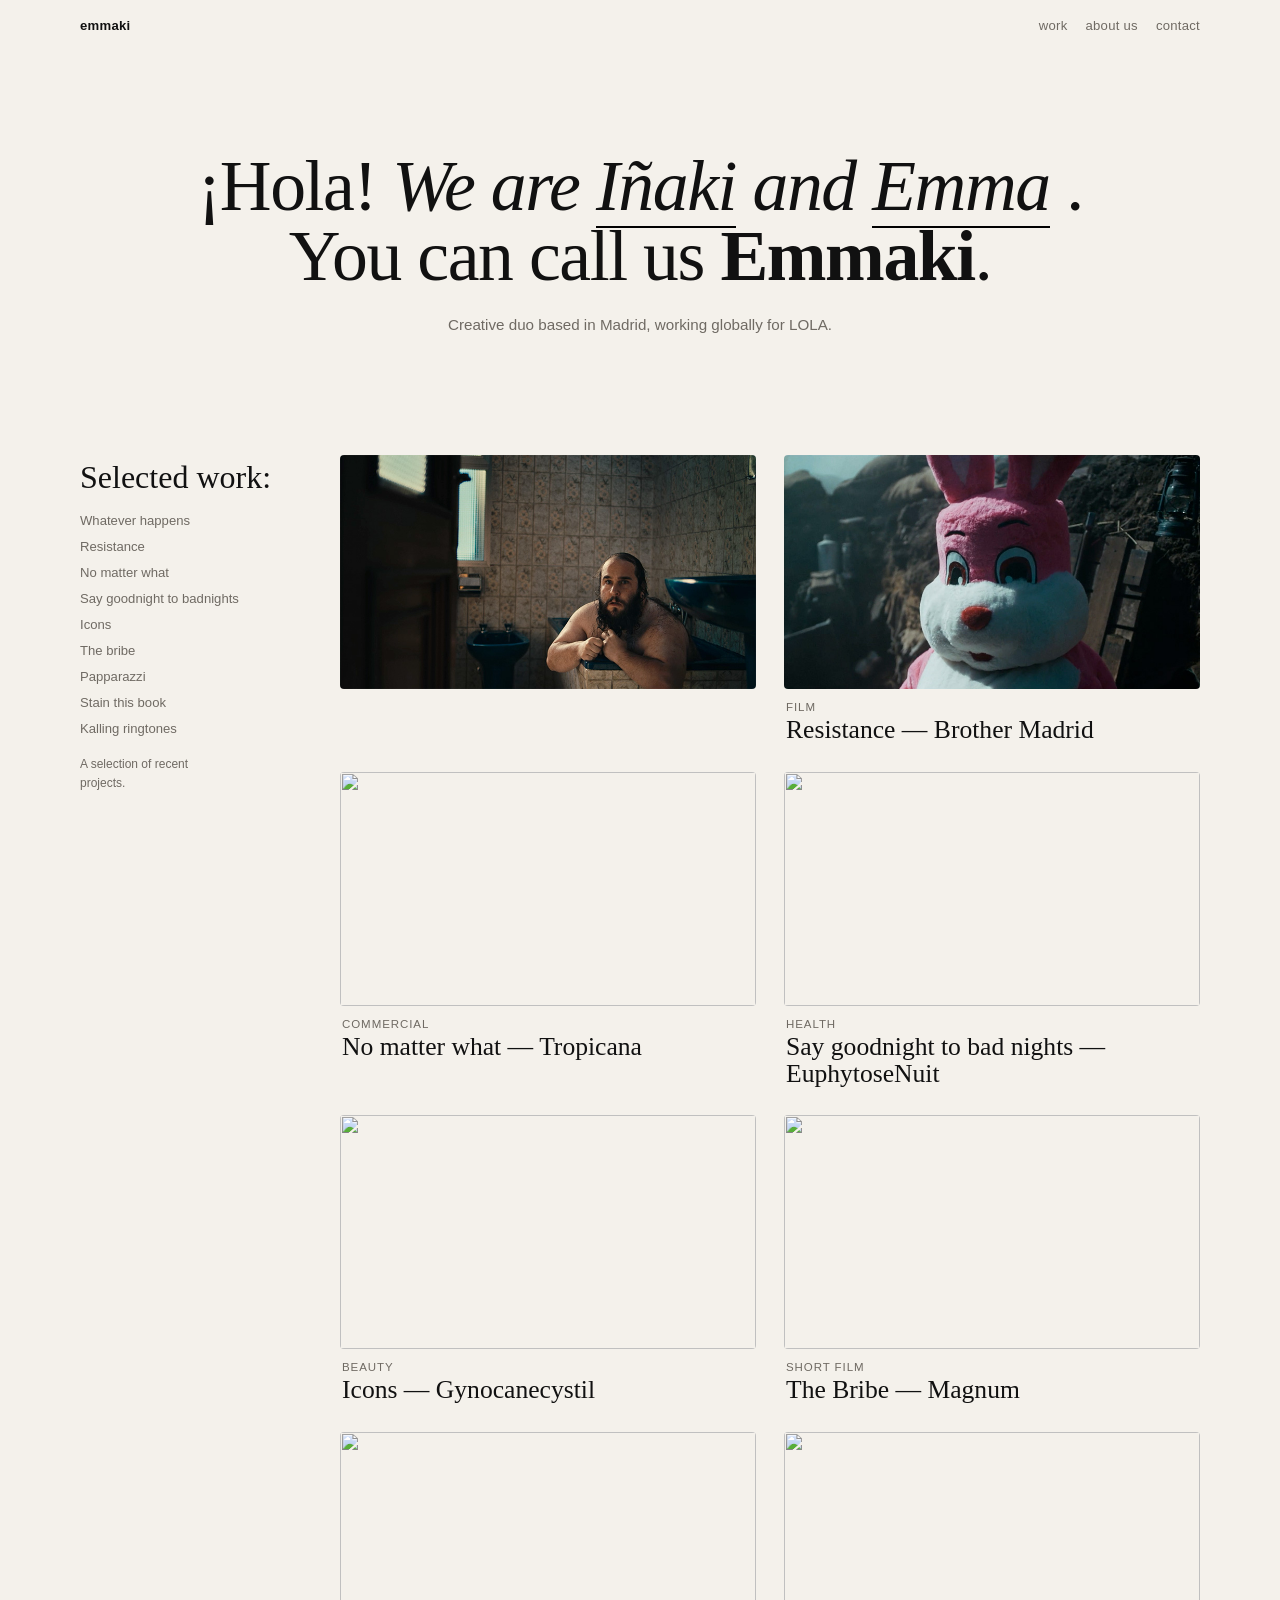
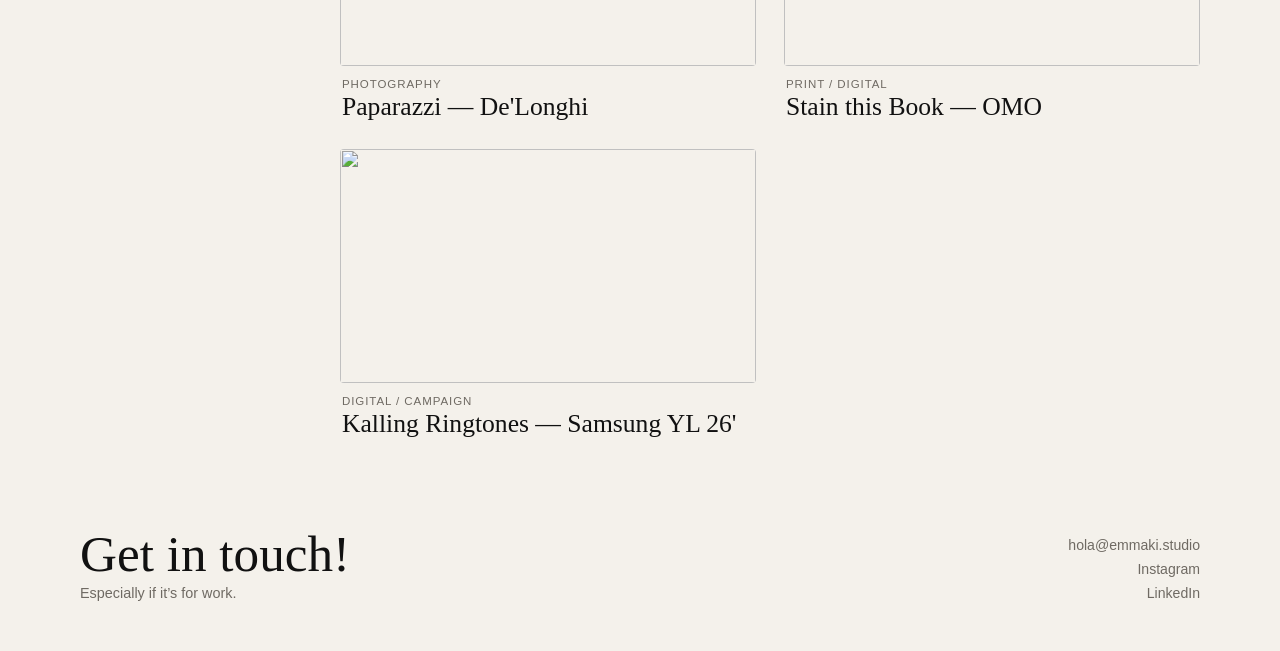
==== commit d5c62023: "Update index.html" ====
--- a/index.html
+++ b/index.html
@@ -73,10 +73,6 @@
                   <source src="assets/img/home/rexona-01.mp4" type="video/mp4">
                   </video>
               </a>   
-            <div class="project-meta">
-              <p class="project-kicker">Campaign</p>
-              <h3><a href="projects/rexona.html">Whatever Happens — Rexona</a></h3>
-            </div>
           </article>
           <article class="project-card" id="project-02">
             <a href="projects/brother.html" class="project-thumb">
